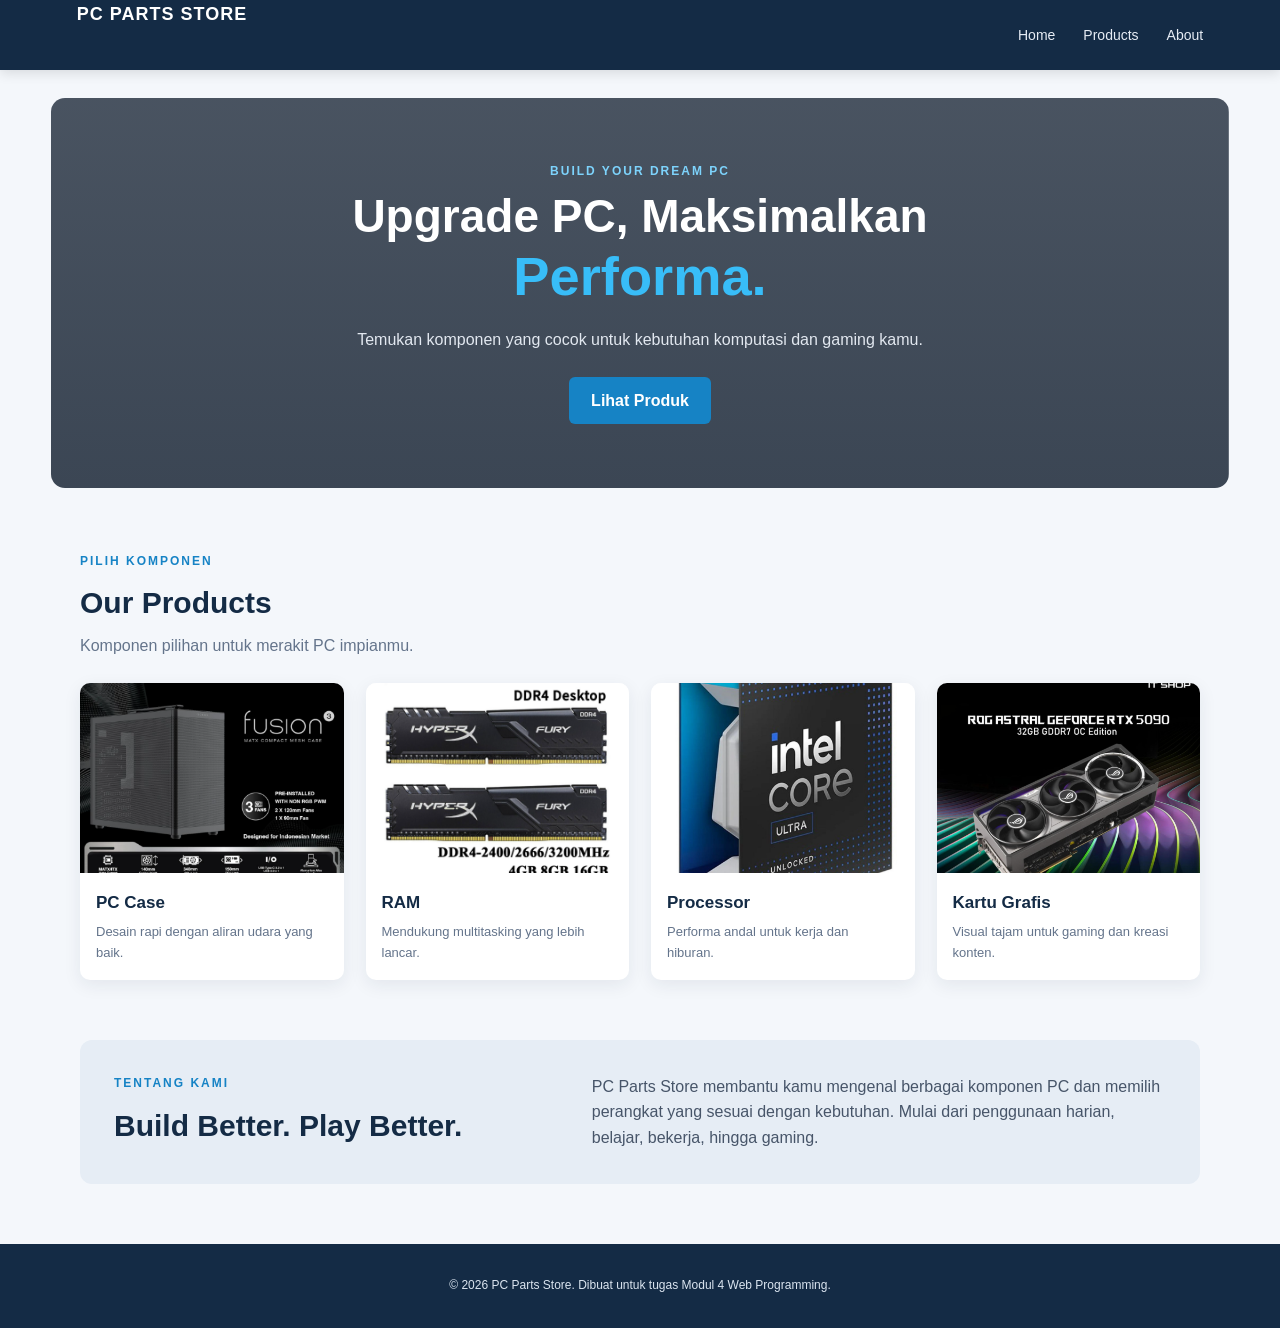
==== index.html @ 39ed94a0 "first commit" ====
<!DOCTYPE html>
<html lang="id">
<head>
    <meta charset="UTF-8">
    <meta name="viewport" content="width=device-width, initial-scale=1.0">
    <title>PC Parts Store</title>
    <link rel="stylesheet" href="style.css">
</head>
<body class="store-page">
    <nav class="navbar">
        <div class="logo">PC PARTS STORE</div>
        <ul class="nav-links">
            <li><a href="#home">Home</a></li>
            <li><a href="#products">Products</a></li>
            <li><a href="#about">About</a></li>
        </ul>
    </nav>

    <main>
        <section class="hero" id="home">
            <div class="hero-overlay">
                <p class="eyebrow">BUILD YOUR DREAM PC</p>
                <h1>Upgrade PC, Maksimalkan <span>Performa.</span></h1>
                <p class="hero-description">Temukan komponen yang cocok untuk kebutuhan komputasi dan gaming kamu.</p>
                <a class="hero-button" href="#products">Lihat Produk</a>
            </div>
        </section>

        <section class="products section-wrap" id="products">
            <div class="section-heading">
                <p class="eyebrow">PILIH KOMPONEN</p>
                <h2>Our Products</h2>
                <p>Komponen pilihan untuk merakit PC impianmu.</p>
            </div>

            <div class="product-grid">
                <article class="product-card">
                    <img src="casing.png" alt="Casing komputer">
                    <div class="product-info">
                        <h3>PC Case</h3>
                        <p>Desain rapi dengan aliran udara yang baik.</p>
                    </div>
                </article>
                <article class="product-card">
                    <img src="ram.png" alt="RAM komputer">
                    <div class="product-info">
                        <h3>RAM</h3>
                        <p>Mendukung multitasking yang lebih lancar.</p>
                    </div>
                </article>
                <article class="product-card">
                    <img src="cpu.png" alt="Prosesor dan komponen komputer">
                    <div class="product-info">
                        <h3>Processor</h3>
                        <p>Performa andal untuk kerja dan hiburan.</p>
                    </div>
                </article>
                <article class="product-card">
                    <img src="gpu.png" alt="Kartu grafis komputer">
                    <div class="product-info">
                        <h3>Kartu Grafis</h3>
                        <p>Visual tajam untuk gaming dan kreasi konten.</p>
                    </div>
                </article>
            </div>
        </section>

        <section class="about section-wrap" id="about">
            <div>
                <p class="eyebrow">TENTANG KAMI</p>
                <h2>Build Better. Play Better.</h2>
            </div>
            <p>PC Parts Store membantu kamu mengenal berbagai komponen PC dan memilih perangkat yang sesuai dengan kebutuhan. Mulai dari penggunaan harian, belajar, bekerja, hingga gaming.</p>
        </section>
    </main>

    <footer class="site-footer">
        <p>&copy; 2026 PC Parts Store. Dibuat untuk tugas Modul 4 Web Programming.</p>
    </footer>
</body>
</html>
---- style.css ----
/* GAYA UMUM */
* {
    box-sizing: border-box;
}

html {
    scroll-behavior: smooth;
    scroll-padding-top: 82px;
}

body {
    margin: 0;
    font-family: Arial, Helvetica, sans-serif;
    color: #172033;
    background-color: #f4f7fb;
    line-height: 1.6;
}

a {
    text-decoration: none;
}

/* HALAMAN LOGIN*/
.login-page {
    min-height: 100vh;
    background: linear-gradient(135deg, #e8eef6, #d8e4f2);
}

.login-container {
    min-height: 100vh;
    display: flex;
    justify-content: center; 
    align-items: center;     
    padding: 24px;
}

.login-card {
    width: 100%;
    max-width: 360px;
    padding: 30px;
    background-color: #ffffff;
    border-radius: 12px;
    box-shadow: 0 12px 35px rgba(20, 39, 66, 0.15);
}

.login-card h1 {
    margin: 0;
    color: #142b45;
    font-size: 26px;
}

.login-subtitle {
    margin: 4px 0 24px;
    color: #6b7788;
    font-size: 13px;
}

.login-card label {
    display: block;
    margin: 14px 0 6px;
    color: #26374b;
    font-size: 14px;
    font-weight: bold;
}

.login-card input {
    width: 100%;
    padding: 11px 12px;
    border: 1px solid #cbd5e1;
    border-radius: 6px;
    background-color: #ffffff;
    font-size: 14px;
    outline: none;
    transition: background-color 0.2s, border-color 0.2s, box-shadow 0.2s;
}

/* Warna input berubah ketika input dipilih */
.login-card input:focus {
    background-color: #e0f2fe;
    border-color: #1683c5;
    box-shadow: 0 0 0 3px rgba(22, 131, 197, 0.15);
}

.login-button {
    width: 100%;
    margin-top: 22px;
    padding: 12px;
    border: none;
    border-radius: 6px;
    background-color: #1769aa;
    color: #ffffff;
    font-size: 15px;
    font-weight: bold;
    cursor: pointer;
    transition: background-color 0.2s, color 0.2s;
}

.login-button:hover {
    background-color: #000000;
    color: #ffffff;
}

/*  NAVBAR*/
.navbar {
    position: fixed;
    top: 0;
    left: 0;
    z-index: 1000;
    width: 100%;
    min-height: 70px;
    padding: 0 6%;
    display: flex;
    justify-content: space-between; 
    background-color: #142b45;
    box-shadow: 0 3px 12px rgba(0, 0, 0, 0.12);
}

.logo {
    color: #ffffff;
    font-size: 18px;
    font-weight: 800;
    letter-spacing: 1px;
}

.nav-links {
    display: flex;
    align-items: center;
    gap: 28px;
    margin: 0;
    padding: 0;
    list-style: none;
}

.nav-links a {
    display: inline-block;
    padding: 8px 0;
    color: #e7edf5;
    font-size: 14px;
    transition: color 0.2s;
}

.nav-links a:hover {
    color: #38bdf8;
}

/* Supaya konten tidak tertutup navbar fixed */
.store-page main {
    padding-top: 70px;
}

/* HOME*/
.hero {
    min-height: 390px;
    margin: 28px auto 0;
    width: min(92%, 1200px);
    display: flex;
    justify-content: center;
    align-items: center;
    overflow: hidden;
    border-radius: 14px;
    color: #ffffff;
    text-align: center;
    background-image:
        linear-gradient(rgba(7, 20, 37, 0.72), rgba(7, 20, 37, 0.78)),
        url("halamanUtama.png");
    background-position: center;
    background-size: cover;
}

.hero-overlay {
    max-width: 760px;
    padding: 40px 24px;
}

.eyebrow {
    margin: 0 0 8px;
    color: #1683c5;
    font-size: 12px;
    font-weight: 800;
    letter-spacing: 2px;
}

.hero .eyebrow {
    color: #7dd3fc;
}

.hero h1 {
    margin: 0;
    font-size: clamp(28px, 4vw, 46px);
    line-height: 1.2;
}

.hero h1 span {
    color: #38bdf8;
    font-size: 1.18em; 
}

.hero-description {
    max-width: 580px;
    margin: 18px auto 24px;
    color: #e2e8f0;
}

.hero-button {
    display: inline-block;
    padding: 11px 22px;
    border-radius: 6px;
    background-color: #1683c5;
    color: #ffffff;
    font-weight: bold;
    transition: background-color 0.2s;
}

.hero-button:hover {
    background-color: #0b5f91;
}

/* SECTION WRAP */
.section-wrap {
    width: min(88%, 1120px);
    margin: 0 auto;
}

.products {
    padding-top: 64px;
    padding-bottom: 60px;
}

.section-heading {
    margin-bottom: 24px;
}

.section-heading h2,
.about h2 {
    margin: 0;
    color: #142b45;
    font-size: 30px;
}

.section-heading > p:last-child {
    margin-top: 6px;
    color: #64748b;
}

.product-grid {
    display: grid;
    grid-template-columns: repeat(4, minmax(0, 1fr));
    gap: 22px;
}

.product-card {
    min-width: 0;
    overflow: hidden;
    border-radius: 10px;
    background-color: #ffffff;
    box-shadow: 0 5px 18px rgba(20, 39, 66, 0.08);
    transition: transform 0.2s, box-shadow 0.2s;
}

.product-card:hover {
    transform: translateY(-4px);
    box-shadow: 0 10px 24px rgba(20, 39, 66, 0.14);
}

.product-card img {
    display: block;
    width: 100%;
    height: 190px; 
    object-fit: cover; 
    background-color: #e2e8f0;
}

.product-info {
    padding: 16px;
}

.product-info h3 {
    margin: 0 0 6px;
    color: #142b45;
    font-size: 17px;
}

.product-info p {
    margin: 0;
    color: #64748b;
    font-size: 13px;
}

/*FOOTER */
.about {
    display: grid;
    grid-template-columns: 1fr 1.3fr;
    gap: 36px;
    align-items: center;
    padding: 34px;
    margin-bottom: 60px;
    border-radius: 12px;
    background-color: #e6edf5;
}

.about > p {
    margin: 0;
    color: #475569;
}

.site-footer {
    padding: 20px;
    background-color: #142b45;
    color: #dbe5f0;
    text-align: center;
    font-size: 12px;
}

/* LAYAR 768px*/
@media screen and (max-width: 767px) {
    .navbar {
        min-height: 64px;
        padding: 0 5%;
    }

    .logo {
        font-size: 14px;
        letter-spacing: 0.5px;
    }

    .nav-links {
        gap: 13px;
    }

    .nav-links a {
        font-size: 12px;
    }

    .store-page main {
        padding-top: 64px;
    }

    .hero {
        min-height: 300px;
        margin-top: 18px;
    }

    .hero-overlay {
        padding: 28px 18px;
    }

    .hero-description {
        font-size: 14px;
    }

    .section-wrap {
        width: 90%;
    }

    .products {
        padding-top: 44px;
        padding-bottom: 44px;
    }

    .product-grid {
        grid-template-columns: repeat(2, minmax(0, 1fr));
        gap: 14px;
    }

    .product-card img {
        height: 150px;
    }

    .product-info {
        padding: 12px;
    }

    .product-info h3 {
        font-size: 15px;
    }

    .product-info p {
        font-size: 12px;
    }

    .about {
        grid-template-columns: 1fr;
        gap: 14px;
        padding: 24px;
        margin-bottom: 40px;
    }
}

@media screen and (max-width: 380px) {
    .navbar {
        padding: 0 3%;
    }

    .logo {
        font-size: 12px;
    }

    .nav-links {
        gap: 9px;
    }

    .nav-links a {
        font-size: 11px;
    }

    .product-card img {
        height: 125px;
    }
}
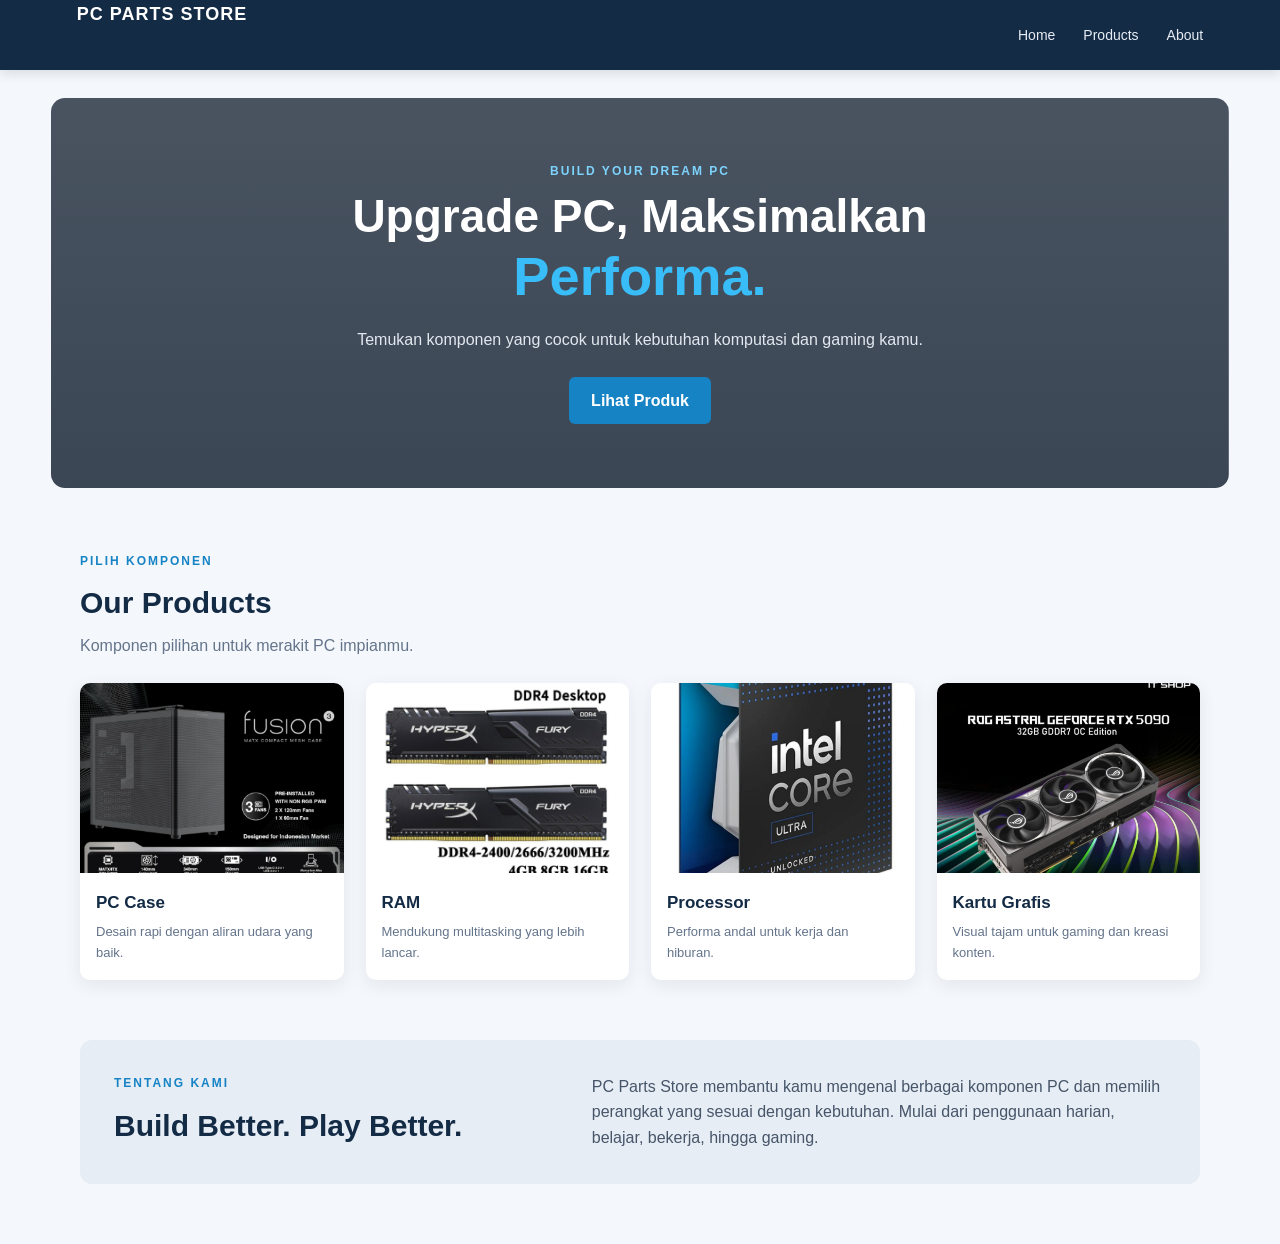
==== commit 7cfd1c47: "first commit" ====
--- a/index.html
+++ b/index.html
@@ -74,8 +74,5 @@
         </section>
     </main>
 
-    <footer class="site-footer">
-        <p>&copy; 2026 PC Parts Store. Dibuat untuk tugas Modul 4 Web Programming.</p>
-    </footer>
 </body>
 </html>
